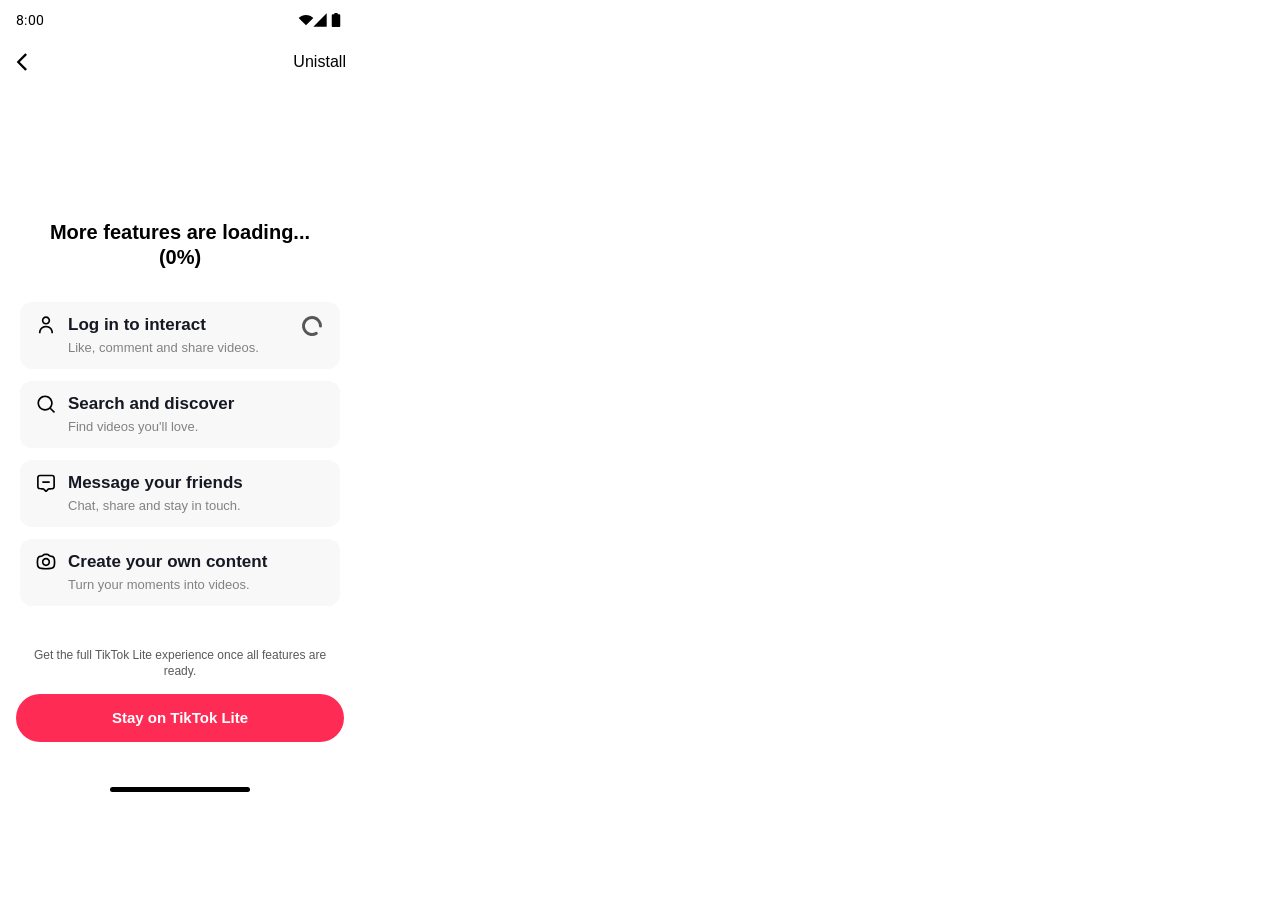
==== variants/v1/index.html @ 16d365ec "Initial Mini Lite uninstall retention demo" ====
<!DOCTYPE html>
<html lang="zh-CN">
<head>
  <meta charset="UTF-8" />
  <meta name="viewport" content="width=360, initial-scale=1, maximum-scale=1, user-scalable=no" />
  <title>Mini App V1</title>
  <link rel="preconnect" href="https://fonts.googleapis.com" />
  <link rel="preconnect" href="https://fonts.gstatic.com" crossorigin />
  <link href="https://fonts.googleapis.com/css2?family=Roboto:wght@400&display=swap" rel="stylesheet" />
  <link rel="stylesheet" href="styles.css" />
</head>
<body>
  <main class="app-screen" data-node-id="5091:15120" data-name="List">
    <section class="status-bar" data-node-id="5091:15245" aria-label="Status bar">
      <div class="status-time">8:00</div>
      <div class="status-icons" aria-hidden="true">
        <div class="status-network">
          <img class="status-wifi" src="../../shared/assets/figma-mini-app/status-wifi.svg" alt="" />
          <img class="status-signal" src="../../shared/assets/figma-mini-app/status-signal.svg" alt="" />
        </div>
        <img class="status-battery" src="../../shared/assets/figma-mini-app/status-battery.svg" alt="" />
      </div>
    </section>

    <nav class="nav-bar" data-node-id="5091:15261" aria-label="Navigation">
      <button class="back-button" type="button" aria-label="Back">
        <img src="../../shared/assets/figma-mini-app/nav-back.svg" alt="" />
      </button>
      <span class="nav-spacer" aria-hidden="true"></span>
      <button class="uninstall-button" type="button">Unistall</button>
    </nav>

    <section class="hero" aria-labelledby="loadingTitle">
      <div class="logo-frame" data-node-id="5091:15123">
        <div class="logo-carousel" aria-label="TikTok Lite loading highlights">
          <img class="logo-slide" src="../../shared/assets/figma-mini-app/hero-01.svg" alt="" />
          <img class="logo-slide" src="../../shared/assets/figma-mini-app/hero-02.svg" alt="" />
          <img class="logo-slide" src="../../shared/assets/figma-mini-app/hero-03.svg" alt="" />
          <img class="logo-slide" src="../../shared/assets/figma-mini-app/hero-04.svg" alt="" />
          <img class="logo-slide" src="../../shared/assets/figma-mini-app/hero-05.svg" alt="" />
        </div>
      </div>
      <h1 id="loadingTitle">More features are loading...<br />(<span id="progressValue">0%</span>)</h1>
    </section>

    <section class="feature-list" aria-label="Feature readiness">
      <article class="feature-card" data-feature-card data-node-id="5091:15138">
        <img class="feature-icon" src="../../shared/assets/figma-mini-app/icon-person.svg" alt="" />
        <div class="feature-copy">
          <h2>Log in to interact</h2>
          <p>Like, comment and share videos.</p>
        </div>
        <img class="feature-state" alt="" />
      </article>

      <article class="feature-card" data-feature-card data-node-id="5091:15148">
        <img class="feature-icon" src="../../shared/assets/figma-mini-app/icon-search.svg" alt="" />
        <div class="feature-copy">
          <h2>Search and discover</h2>
          <p>Find videos you'll love.</p>
        </div>
        <img class="feature-state" alt="" />
      </article>

      <article class="feature-card" data-feature-card data-node-id="5091:15157">
        <img class="feature-icon" src="../../shared/assets/figma-mini-app/icon-inbox.svg" alt="" />
        <div class="feature-copy">
          <h2>Message your friends</h2>
          <p>Chat, share and stay in touch.</p>
        </div>
        <img class="feature-state" alt="" />
      </article>

      <article class="feature-card" data-feature-card data-node-id="5091:15166">
        <img class="feature-icon" src="../../shared/assets/figma-mini-app/icon-camera.svg" alt="" />
        <div class="feature-copy">
          <h2>Create your own content</h2>
          <p>Turn your moments into videos.</p>
        </div>
        <img class="feature-state" alt="" />
      </article>
    </section>

    <p class="supporting-copy" data-node-id="5091:15135">
      Get the full TikTok Lite experience once all features are ready.
    </p>

    <section class="bottom-cta" data-node-id="5091:15235">
      <button class="primary-button" type="button">Stay on TikTok Lite</button>
      <div class="home-indicator" aria-hidden="true">
        <span></span>
      </div>
    </section>
  </main>
  <script src="progress.js" defer></script>
</body>
</html>
---- variants/v1/styles.css ----
:root {
  --screen-w: 360px;
  --screen-h: 800px;
  --text-primary: #161823;
  --text-secondary: rgba(0, 0, 0, 0.65);
  --text-tertiary: rgba(0, 0, 0, 0.48);
  --page-flat-1: #ffffff;
  --page-flat-2: #f8f8f8;
  --primary: #fe2c55;
}

* {
  box-sizing: border-box;
}

html,
body {
  width: var(--screen-w);
  min-width: var(--screen-w);
  height: var(--screen-h);
  min-height: var(--screen-h);
  margin: 0;
  overflow: hidden;
  background: var(--page-flat-1);
  font-family: "TikTok Sans", -apple-system, BlinkMacSystemFont, "Helvetica Neue", Arial, sans-serif;
  -webkit-font-smoothing: antialiased;
}

button {
  font: inherit;
}

.app-screen {
  position: relative;
  width: var(--screen-w);
  height: var(--screen-h);
  overflow: hidden;
  background: var(--page-flat-1);
  color: var(--text-primary);
}

.status-bar {
  position: absolute;
  left: 0;
  top: 0;
  width: 360px;
  height: 40px;
  display: flex;
  align-items: center;
  justify-content: space-between;
  padding: 0 16px;
  background: #fff;
}

.status-time {
  width: 128px;
  color: #000;
  font-family: "Roboto", -apple-system, BlinkMacSystemFont, sans-serif;
  font-size: 14px;
  font-weight: 400;
  line-height: 20px;
  letter-spacing: 0.25px;
}

.status-icons {
  display: flex;
  align-items: center;
  justify-content: flex-end;
  height: 40px;
}

.status-network {
  display: flex;
  align-items: flex-start;
}

.status-wifi,
.status-signal,
.status-battery {
  display: block;
  width: 16px;
  height: 16px;
}

.status-wifi {
  margin-right: -2px;
}

.nav-bar {
  position: absolute;
  left: 0;
  top: 40px;
  width: 360px;
  height: 44px;
  display: flex;
  align-items: center;
  justify-content: center;
  padding: 0 6px;
  background: #fff;
}

.back-button,
.uninstall-button {
  border: 0;
  background: transparent;
  color: #000;
  cursor: default;
}

.back-button {
  width: 44px;
  height: 44px;
  display: flex;
  align-items: center;
  justify-content: center;
  padding: 10px;
}

.back-button img {
  display: block;
  width: 24px;
  height: 24px;
}

.nav-spacer {
  flex: 1 1 auto;
  min-width: 0;
  height: 44px;
}

.uninstall-button {
  height: 44px;
  display: flex;
  align-items: center;
  justify-content: center;
  padding: 0 8px;
  font-size: 16px;
  font-weight: 400;
  line-height: 1.3;
  letter-spacing: 0.0296px;
}

.hero {
  position: absolute;
  left: 0;
  top: 100px;
  width: 360px;
  display: flex;
  flex-direction: column;
  align-items: center;
  gap: 8px;
  padding: 0 24px;
}

.logo-frame {
  position: relative;
  width: 312px;
  height: 112px;
  overflow: hidden;
}

.logo-carousel {
  position: absolute;
  inset: 0;
}

.logo-slide {
  position: absolute;
  inset: 0;
  width: 312px;
  height: 112px;
  display: block;
  opacity: 0;
  visibility: hidden;
  will-change: opacity;
  animation: heroSlide 20s cubic-bezier(0.4, 0, 0.2, 1) infinite;
}

.logo-slide:nth-child(1) {
  animation-delay: 0s;
}

.logo-slide:nth-child(2) {
  animation-delay: 4s;
}

.logo-slide:nth-child(3) {
  animation-delay: 8s;
}

.logo-slide:nth-child(4) {
  animation-delay: 12s;
}

.logo-slide:nth-child(5) {
  animation-delay: 16s;
}

.hero h1 {
  width: 312px;
  margin: 0;
  color: #000;
  font-size: 20px;
  font-weight: 700;
  line-height: 1.25;
  text-align: center;
}

.feature-list {
  position: absolute;
  left: 0;
  top: 302px;
  width: 360px;
  display: flex;
  flex-direction: column;
  gap: 12px;
  align-items: center;
}

.feature-card {
  width: 320px;
  min-height: 66px;
  display: flex;
  align-items: flex-start;
  gap: 12px;
  padding: 12px 16px;
  border-radius: 12px;
  background: var(--page-flat-2);
}

.feature-icon {
  flex: 0 0 auto;
  width: 20px;
  height: 20px;
  margin-top: 1px;
  display: block;
}

.feature-copy {
  flex: 1 1 auto;
  min-width: 0;
  display: flex;
  flex-direction: column;
  justify-content: center;
  gap: 4px;
}

.feature-copy h2 {
  margin: 0;
  color: var(--text-primary);
  font-size: 17px;
  font-weight: 600;
  line-height: 1.3;
  white-space: nowrap;
  overflow: hidden;
  text-overflow: ellipsis;
}

.feature-copy p {
  margin: 0;
  color: var(--text-tertiary);
  font-size: 13px;
  font-weight: 400;
  line-height: 1.3;
  white-space: nowrap;
}

.feature-state {
  flex: 0 0 auto;
  width: 24px;
  height: 24px;
  display: block;
}

.feature-state.is-pending {
  visibility: hidden;
}

.spinner {
  animation: spin 1.2s linear infinite;
}

.supporting-copy {
  position: absolute;
  left: 24px;
  top: 648px;
  width: 312px;
  margin: 0;
  color: var(--text-secondary);
  font-size: 12px;
  font-weight: 400;
  line-height: 1.3;
  text-align: center;
}

.bottom-cta {
  position: absolute;
  left: 50%;
  bottom: 0;
  width: 360px;
  transform: translateX(-50%);
  display: flex;
  flex-direction: column;
  align-items: center;
  justify-content: flex-end;
  padding-top: 16px;
  background: #fff;
}

.primary-button {
  width: 328px;
  height: 48px;
  border: 0;
  border-radius: 999px;
  background: var(--primary);
  color: #fff;
  font-size: 15px;
  font-weight: 600;
  line-height: 1.3;
  text-align: center;
}

.home-indicator {
  width: 360px;
  height: 46px;
  position: relative;
  margin-top: 12px;
  overflow: hidden;
}

.home-indicator span {
  position: absolute;
  left: 50%;
  bottom: 8px;
  width: 140px;
  height: 5px;
  transform: translateX(-50%);
  border-radius: 999px;
  background: #000;
}

@keyframes spin {
  to {
    transform: rotate(360deg);
  }
}

@keyframes heroSlide {
  0% {
    opacity: 0;
    visibility: visible;
  }
  3.75% {
    opacity: 1;
    visibility: visible;
  }
  16.25% {
    opacity: 1;
    visibility: visible;
  }
  20% {
    opacity: 0;
    visibility: hidden;
  }
  100% {
    opacity: 0;
    visibility: hidden;
  }
}

@media (prefers-reduced-motion: reduce) {
  .logo-slide {
    animation: none;
  }

  .logo-slide:first-child {
    opacity: 1;
  }
}
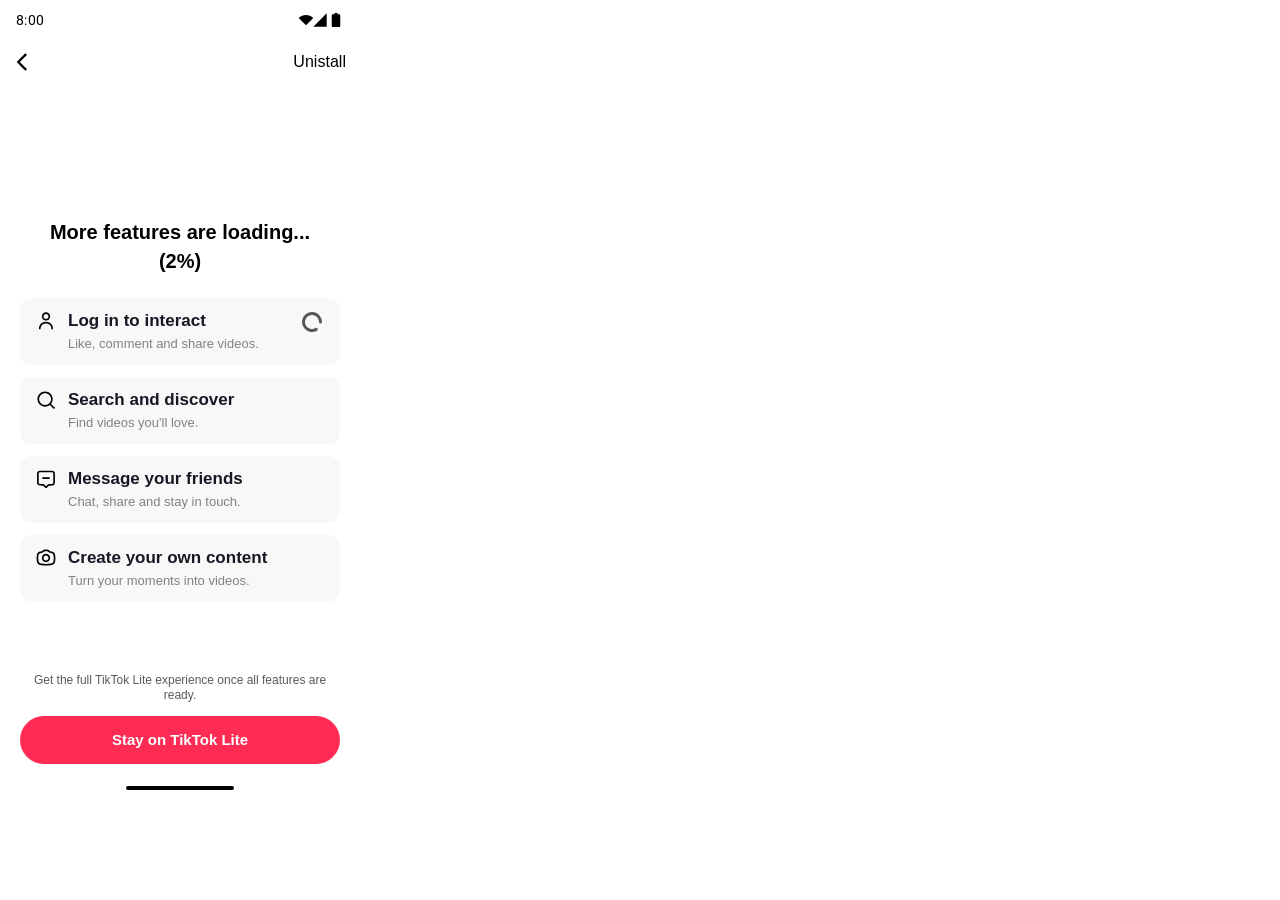
==== commit 01858e88: "Update V1 loading layout" ====
--- a/variants/v1/index.html
+++ b/variants/v1/index.html
@@ -40,7 +40,10 @@
           <img class="logo-slide" src="../../shared/assets/figma-mini-app/hero-05.svg" alt="" />
         </div>
       </div>
-      <h1 id="loadingTitle">More features are loading...<br />(<span id="progressValue">0%</span>)</h1>
+      <h1 id="loadingTitle" class="loading-title" data-node-id="5110:26574">
+        <span class="loading-title-line" data-node-id="5110:26573">More features are loading...</span>
+        <span class="loading-title-line" data-node-id="4991:15155">(<span id="progressValue">0%</span>)</span>
+      </h1>
     </section>
 
     <section class="feature-list" aria-label="Feature readiness">
@@ -81,14 +84,17 @@
       </article>
     </section>
 
-    <p class="supporting-copy" data-node-id="5091:15135">
-      Get the full TikTok Lite experience once all features are ready.
-    </p>
-
-    <section class="bottom-cta" data-node-id="5091:15235">
-      <button class="primary-button" type="button">Stay on TikTok Lite</button>
-      <div class="home-indicator" aria-hidden="true">
-        <span></span>
+    <section class="bottom-retention" data-node-id="5113:34618">
+      <div class="bottom-description" data-node-id="5113:34619" data-name="Description">
+        <p data-node-id="5113:34620">
+          Get the full TikTok Lite experience once all features are<br />ready.
+        </p>
+      </div>
+      <div class="bottom-button" data-node-id="5113:34621" data-name="BottomButton">
+        <button class="primary-button" type="button" data-node-id="5113:34622">Stay on TikTok Lite</button>
+      </div>
+      <div class="system-home-indicator" data-node-id="5113:34623" data-name="System/Home Indicator" aria-hidden="true">
+        <span data-node-id="I5113:34623;30315:55773"></span>
       </div>
     </section>
   </main>
--- a/variants/v1/styles.css
+++ b/variants/v1/styles.css
@@ -196,20 +196,31 @@
   animation-delay: 16s;
 }
 
-.hero h1 {
+.loading-title {
   width: 312px;
   margin: 0;
+  display: flex;
+  flex-direction: column;
+  align-items: flex-start;
+  gap: 4px;
   color: #000;
   font-size: 20px;
   font-weight: 700;
+  line-height: 0;
+  text-align: center;
+  word-break: break-word;
+}
+
+.loading-title-line {
+  width: 100%;
+  display: block;
   line-height: 1.25;
-  text-align: center;
 }
 
 .feature-list {
   position: absolute;
   left: 0;
-  top: 302px;
+  top: 298px;
   width: 360px;
   display: flex;
   flex-direction: column;
@@ -280,35 +291,50 @@
   animation: spin 1.2s linear infinite;
 }
 
-.supporting-copy {
-  position: absolute;
-  left: 24px;
-  top: 648px;
-  width: 312px;
+.bottom-retention {
+  position: absolute;
+  left: 0;
+  bottom: 0;
+  width: 360px;
+  display: flex;
+  flex-direction: column;
+  align-items: flex-start;
+  justify-content: flex-start;
+  background: #fff;
+}
+
+.bottom-description {
+  width: 100%;
+  display: flex;
+  align-items: center;
+  justify-content: center;
+  padding: 12px 20px 0;
+  background: #fff;
+}
+
+.bottom-description p {
+  flex: 1 0 0;
+  min-width: 0;
   margin: 0;
   color: var(--text-secondary);
   font-size: 12px;
   font-weight: 400;
   line-height: 1.3;
   text-align: center;
-}
-
-.bottom-cta {
-  position: absolute;
-  left: 50%;
-  bottom: 0;
-  width: 360px;
-  transform: translateX(-50%);
-  display: flex;
-  flex-direction: column;
-  align-items: center;
-  justify-content: flex-end;
-  padding-top: 16px;
+  word-break: break-word;
+}
+
+.bottom-button {
+  width: 100%;
+  display: flex;
+  flex-direction: column;
+  align-items: stretch;
+  padding: 12px 20px;
   background: #fff;
 }
 
 .primary-button {
-  width: 328px;
+  width: 100%;
   height: 48px;
   border: 0;
   border-radius: 999px;
@@ -320,22 +346,21 @@
   text-align: center;
 }
 
-.home-indicator {
-  width: 360px;
-  height: 46px;
+.system-home-indicator {
+  width: 360px;
+  height: 24px;
   position: relative;
-  margin-top: 12px;
   overflow: hidden;
 }
 
-.home-indicator span {
+.system-home-indicator span {
   position: absolute;
   left: 50%;
-  bottom: 8px;
-  width: 140px;
-  height: 5px;
-  transform: translateX(-50%);
-  border-radius: 999px;
+  top: 50%;
+  width: 108px;
+  height: 4px;
+  transform: translate(-50%, -50%);
+  border-radius: 12px;
   background: #000;
 }
 
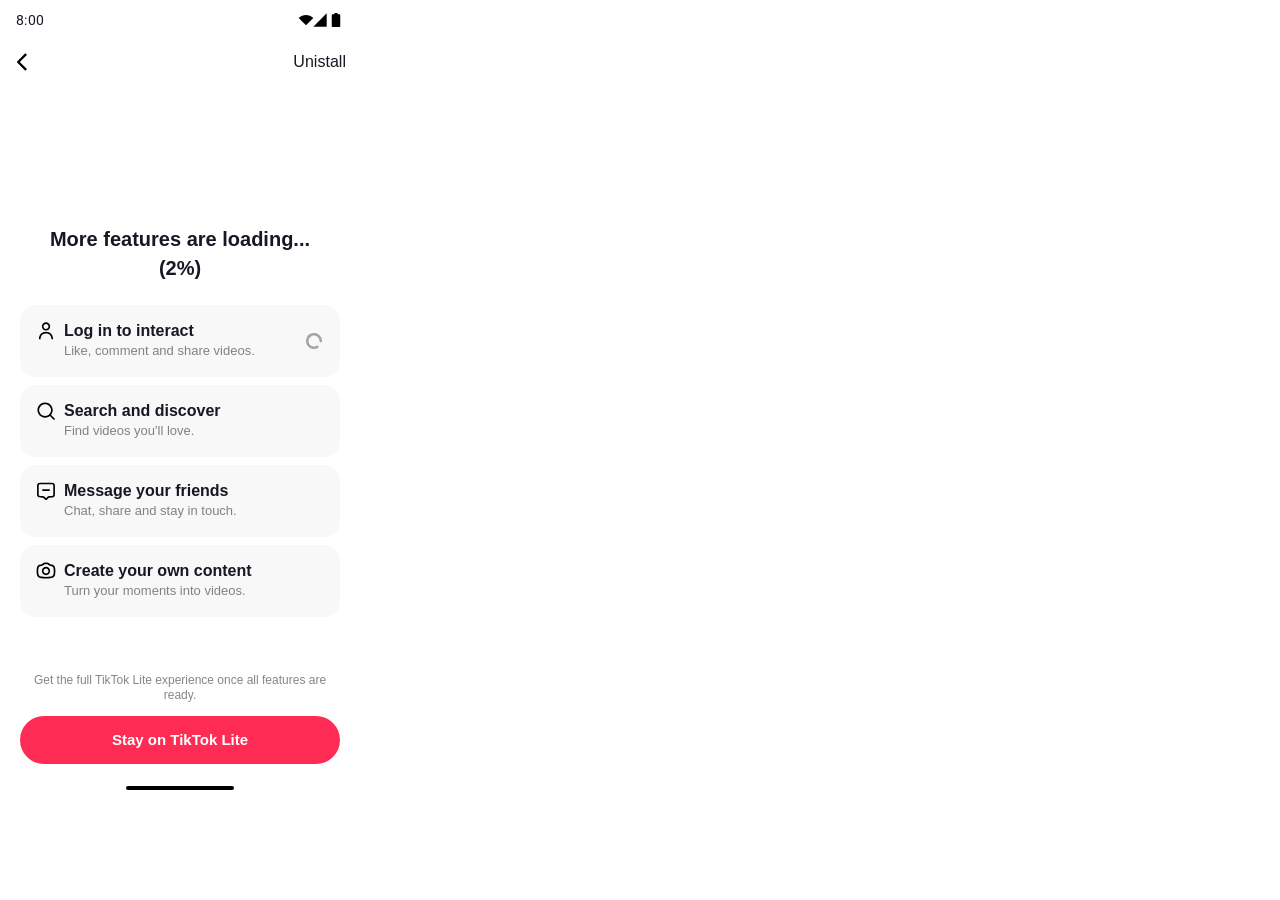
==== commit bd885fcc: "Update V1 dark mode assets" ====
--- a/variants/v1/index.html
+++ b/variants/v1/index.html
@@ -10,8 +10,8 @@
   <link rel="stylesheet" href="styles.css" />
 </head>
 <body>
-  <main class="app-screen" data-node-id="5091:15120" data-name="List">
-    <section class="status-bar" data-node-id="5091:15245" aria-label="Status bar">
+  <main class="app-screen" data-node-id="5123:21338" data-name="List">
+    <section class="status-bar" data-node-id="5123:21647" aria-label="Status bar">
       <div class="status-time">8:00</div>
       <div class="status-icons" aria-hidden="true">
         <div class="status-network">
@@ -22,7 +22,7 @@
       </div>
     </section>
 
-    <nav class="nav-bar" data-node-id="5091:15261" aria-label="Navigation">
+    <nav class="nav-bar" data-node-id="5123:21663" aria-label="Navigation">
       <button class="back-button" type="button" aria-label="Back">
         <img src="../../shared/assets/figma-mini-app/nav-back.svg" alt="" />
       </button>
@@ -31,70 +31,129 @@
     </nav>
 
     <section class="hero" aria-labelledby="loadingTitle">
-      <div class="logo-frame" data-node-id="5091:15123">
+      <div class="logo-frame" data-node-id="5123:21684">
         <div class="logo-carousel" aria-label="TikTok Lite loading highlights">
-          <img class="logo-slide" src="../../shared/assets/figma-mini-app/hero-01.svg" alt="" />
-          <img class="logo-slide" src="../../shared/assets/figma-mini-app/hero-02.svg" alt="" />
-          <img class="logo-slide" src="../../shared/assets/figma-mini-app/hero-03.svg" alt="" />
-          <img class="logo-slide" src="../../shared/assets/figma-mini-app/hero-04.svg" alt="" />
-          <img class="logo-slide" src="../../shared/assets/figma-mini-app/hero-05.svg" alt="" />
+          <div class="logo-slide" data-node-id="5123:22296">
+            <img class="logo-slide-media logo-slide-media-wide logo-theme-light" src="../../shared/assets/figma-mini-app/hero-v2-01.svg" alt="" />
+            <img class="logo-slide-media logo-slide-media-wide logo-theme-dark" src="../../shared/assets/figma-mini-app/hero-v2-01-dark.svg" alt="" />
+          </div>
+          <div class="logo-slide" data-node-id="5123:22292">
+            <img class="logo-slide-media logo-slide-media-wide logo-theme-light" src="../../shared/assets/figma-mini-app/hero-v2-02.svg" alt="" />
+            <img class="logo-slide-media logo-slide-media-wide logo-theme-dark" src="../../shared/assets/figma-mini-app/hero-v2-02-dark.svg" alt="" />
+          </div>
+          <div class="logo-slide" data-node-id="5123:22290">
+            <img class="logo-slide-media logo-slide-media-wide logo-theme-light" src="../../shared/assets/figma-mini-app/hero-v2-03.svg" alt="" />
+            <img class="logo-slide-media logo-slide-media-wide logo-theme-dark" src="../../shared/assets/figma-mini-app/hero-v2-03-dark.svg" alt="" />
+          </div>
+          <div class="logo-slide" data-node-id="5123:22294">
+            <img class="logo-slide-media logo-slide-media-wide logo-theme-light" src="../../shared/assets/figma-mini-app/hero-v2-04.svg" alt="" />
+            <img class="logo-slide-media logo-slide-media-wide logo-theme-dark" src="../../shared/assets/figma-mini-app/hero-v2-04-dark.svg" alt="" />
+          </div>
+          <div class="logo-slide logo-slide-tiktok" data-node-id="5123:22280">
+            <img class="logo-slide-media logo-slide-media-tiktok logo-theme-light" src="../../shared/assets/figma-mini-app/hero-v2-05.svg" alt="" />
+            <img class="logo-slide-media logo-slide-media-tiktok logo-theme-dark" src="../../shared/assets/figma-mini-app/hero-v2-05-dark.svg" alt="" />
+          </div>
         </div>
       </div>
-      <h1 id="loadingTitle" class="loading-title" data-node-id="5110:26574">
-        <span class="loading-title-line" data-node-id="5110:26573">More features are loading...</span>
-        <span class="loading-title-line" data-node-id="4991:15155">(<span id="progressValue">0%</span>)</span>
+      <h1 id="loadingTitle" class="loading-title" data-node-id="5123:21348">
+        <span class="loading-title-line" data-node-id="5123:21349">More features are loading...</span>
+        <span class="loading-title-line" data-node-id="5123:21350">(<span id="progressValue">0%</span>)</span>
       </h1>
     </section>
 
-    <section class="feature-list" aria-label="Feature readiness">
-      <article class="feature-card" data-feature-card data-node-id="5091:15138">
-        <img class="feature-icon" src="../../shared/assets/figma-mini-app/icon-person.svg" alt="" />
-        <div class="feature-copy">
-          <h2>Log in to interact</h2>
-          <p>Like, comment and share videos.</p>
+    <section class="feature-list" aria-label="Feature readiness" data-node-id="5123:21351">
+      <article class="feature-card" data-feature-card data-node-id="5123:21352">
+        <div class="feature-title-area" data-node-id="5123:21697">
+          <div class="feature-leading" data-node-id="5123:21989">
+            <img class="feature-icon" src="../../shared/assets/figma-mini-app/list-icon-login-v2.svg" alt="" />
+          </div>
+          <div class="feature-copy" data-node-id="5123:21699">
+            <h2 data-node-id="5123:21700">Log in to interact</h2>
+            <p data-node-id="5123:21701">Like, comment and share videos.</p>
+          </div>
+          <div class="feature-trailing" data-node-id="5123:21702">
+            <div class="feature-trailing-inner" data-node-id="5123:21991">
+              <div class="feature-state-button" data-node-id="5123:21992">
+                <img class="feature-state" alt="" />
+              </div>
+            </div>
+          </div>
         </div>
-        <img class="feature-state" alt="" />
+        <div class="feature-bottom-area" data-node-id="5123:21704" aria-hidden="true"><span></span></div>
       </article>
 
-      <article class="feature-card" data-feature-card data-node-id="5091:15148">
-        <img class="feature-icon" src="../../shared/assets/figma-mini-app/icon-search.svg" alt="" />
-        <div class="feature-copy">
-          <h2>Search and discover</h2>
-          <p>Find videos you'll love.</p>
+      <article class="feature-card" data-feature-card data-node-id="5123:21353">
+        <div class="feature-title-area" data-node-id="5123:21726">
+          <div class="feature-leading" data-node-id="5123:21994">
+            <img class="feature-icon" src="../../shared/assets/figma-mini-app/list-icon-search-v2.svg" alt="" />
+          </div>
+          <div class="feature-copy" data-node-id="5123:21728">
+            <h2 data-node-id="5123:21729">Search and discover</h2>
+            <p data-node-id="5123:21730">Find videos you'll love.</p>
+          </div>
+          <div class="feature-trailing" data-node-id="5123:21731">
+            <div class="feature-trailing-inner" data-node-id="5123:21996">
+              <div class="feature-state-button" data-node-id="5123:21997">
+                <img class="feature-state" alt="" />
+              </div>
+            </div>
+          </div>
         </div>
-        <img class="feature-state" alt="" />
+        <div class="feature-bottom-area" data-node-id="5123:21733" aria-hidden="true"><span></span></div>
       </article>
 
-      <article class="feature-card" data-feature-card data-node-id="5091:15157">
-        <img class="feature-icon" src="../../shared/assets/figma-mini-app/icon-inbox.svg" alt="" />
-        <div class="feature-copy">
-          <h2>Message your friends</h2>
-          <p>Chat, share and stay in touch.</p>
+      <article class="feature-card" data-feature-card data-node-id="5123:21354">
+        <div class="feature-title-area" data-node-id="5123:21755">
+          <div class="feature-leading" data-node-id="5123:21999">
+            <img class="feature-icon" src="../../shared/assets/figma-mini-app/list-icon-message-v2.svg" alt="" />
+          </div>
+          <div class="feature-copy" data-node-id="5123:21757">
+            <h2 data-node-id="5123:21758">Message your friends</h2>
+            <p data-node-id="5123:21759">Chat, share and stay in touch.</p>
+          </div>
+          <div class="feature-trailing" data-node-id="5123:21760">
+            <div class="feature-trailing-inner" data-node-id="5123:22001">
+              <div class="feature-state-button" data-node-id="5123:22002">
+                <img class="feature-state" alt="" />
+              </div>
+            </div>
+          </div>
         </div>
-        <img class="feature-state" alt="" />
+        <div class="feature-bottom-area" data-node-id="5123:21762" aria-hidden="true"><span></span></div>
       </article>
 
-      <article class="feature-card" data-feature-card data-node-id="5091:15166">
-        <img class="feature-icon" src="../../shared/assets/figma-mini-app/icon-camera.svg" alt="" />
-        <div class="feature-copy">
-          <h2>Create your own content</h2>
-          <p>Turn your moments into videos.</p>
+      <article class="feature-card" data-feature-card data-node-id="5123:21355">
+        <div class="feature-title-area" data-node-id="5123:21784">
+          <div class="feature-leading" data-node-id="5123:22004">
+            <img class="feature-icon" src="../../shared/assets/figma-mini-app/list-icon-camera-v2.svg" alt="" />
+          </div>
+          <div class="feature-copy" data-node-id="5123:21786">
+            <h2 data-node-id="5123:21787">Create your own content</h2>
+            <p data-node-id="5123:21788">Turn your moments into videos.</p>
+          </div>
+          <div class="feature-trailing" data-node-id="5123:21789">
+            <div class="feature-trailing-inner" data-node-id="5123:22006">
+              <div class="feature-state-button" data-node-id="5123:22098">
+                <img class="feature-state" alt="" />
+              </div>
+            </div>
+          </div>
         </div>
-        <img class="feature-state" alt="" />
+        <div class="feature-bottom-area" data-node-id="5123:21791" aria-hidden="true"><span></span></div>
       </article>
     </section>
 
-    <section class="bottom-retention" data-node-id="5113:34618">
-      <div class="bottom-description" data-node-id="5113:34619" data-name="Description">
-        <p data-node-id="5113:34620">
+    <section class="bottom-retention" data-node-id="5123:21339">
+      <div class="bottom-description" data-node-id="5123:21340" data-name="Description">
+        <p data-node-id="5123:21341">
           Get the full TikTok Lite experience once all features are<br />ready.
         </p>
       </div>
-      <div class="bottom-button" data-node-id="5113:34621" data-name="BottomButton">
-        <button class="primary-button" type="button" data-node-id="5113:34622">Stay on TikTok Lite</button>
+      <div class="bottom-button" data-node-id="5123:21342" data-name="BottomButton">
+        <button class="primary-button" type="button" data-node-id="5123:21343">Stay on TikTok Lite</button>
       </div>
-      <div class="system-home-indicator" data-node-id="5113:34623" data-name="System/Home Indicator" aria-hidden="true">
-        <span data-node-id="I5113:34623;30315:55773"></span>
+      <div class="system-home-indicator" data-node-id="5123:21344" data-name="System/Home Indicator" aria-hidden="true">
+        <span data-node-id="I5123:21344;30315:55773"></span>
       </div>
     </section>
   </main>
--- a/variants/v1/styles.css
+++ b/variants/v1/styles.css
@@ -6,7 +6,21 @@
   --text-tertiary: rgba(0, 0, 0, 0.48);
   --page-flat-1: #ffffff;
   --page-flat-2: #f8f8f8;
+  --bar-surface: #ffffff;
+  --icon-filter: none;
+  --home-indicator: #000000;
   --primary: #fe2c55;
+}
+
+:root[data-theme="dark"] {
+  --text-primary: #f5f5f5;
+  --text-secondary: rgba(255, 255, 255, 0.65);
+  --text-tertiary: rgba(255, 255, 255, 0.48);
+  --page-flat-1: #000000;
+  --page-flat-2: #1f1f1f;
+  --bar-surface: #000000;
+  --icon-filter: invert(1);
+  --home-indicator: #ffffff;
 }
 
 * {
@@ -35,6 +49,7 @@
   width: var(--screen-w);
   height: var(--screen-h);
   overflow: hidden;
+  border-radius: 30px;
   background: var(--page-flat-1);
   color: var(--text-primary);
 }
@@ -49,12 +64,12 @@
   align-items: center;
   justify-content: space-between;
   padding: 0 16px;
-  background: #fff;
+  background: var(--bar-surface);
 }
 
 .status-time {
   width: 128px;
-  color: #000;
+  color: var(--text-primary);
   font-family: "Roboto", -apple-system, BlinkMacSystemFont, sans-serif;
   font-size: 14px;
   font-weight: 400;
@@ -80,6 +95,7 @@
   display: block;
   width: 16px;
   height: 16px;
+  filter: var(--icon-filter);
 }
 
 .status-wifi {
@@ -96,14 +112,14 @@
   align-items: center;
   justify-content: center;
   padding: 0 6px;
-  background: #fff;
+  background: var(--bar-surface);
 }
 
 .back-button,
 .uninstall-button {
   border: 0;
   background: transparent;
-  color: #000;
+  color: var(--text-primary);
   cursor: default;
 }
 
@@ -120,6 +136,7 @@
   display: block;
   width: 24px;
   height: 24px;
+  filter: var(--icon-filter);
 }
 
 .nav-spacer {
@@ -154,8 +171,8 @@
 
 .logo-frame {
   position: relative;
-  width: 312px;
-  height: 112px;
+  width: 278px;
+  height: 119px;
   overflow: hidden;
 }
 
@@ -167,9 +184,6 @@
 .logo-slide {
   position: absolute;
   inset: 0;
-  width: 312px;
-  height: 112px;
-  display: block;
   opacity: 0;
   visibility: hidden;
   will-change: opacity;
@@ -196,6 +210,37 @@
   animation-delay: 16s;
 }
 
+.logo-slide-media {
+  position: absolute;
+  display: block;
+  max-width: none;
+}
+
+.logo-slide-media-wide {
+  inset: 0;
+  width: 100%;
+  height: 100%;
+}
+
+.logo-slide-media-tiktok {
+  left: 101.9px;
+  top: 17.5px;
+  width: 74.649px;
+  height: 85px;
+}
+
+.logo-theme-dark {
+  display: none;
+}
+
+:root[data-theme="dark"] .logo-theme-light {
+  display: none;
+}
+
+:root[data-theme="dark"] .logo-theme-dark {
+  display: block;
+}
+
 .loading-title {
   width: 312px;
   margin: 0;
@@ -203,7 +248,7 @@
   flex-direction: column;
   align-items: flex-start;
   gap: 4px;
-  color: #000;
+  color: var(--text-primary);
   font-size: 20px;
   font-weight: 700;
   line-height: 0;
@@ -220,46 +265,69 @@
 .feature-list {
   position: absolute;
   left: 0;
-  top: 298px;
+  top: 305px;
   width: 360px;
   display: flex;
   flex-direction: column;
-  gap: 12px;
-  align-items: center;
+  gap: 8px;
+  align-items: flex-start;
+  padding: 0 20px;
 }
 
 .feature-card {
-  width: 320px;
-  min-height: 66px;
-  display: flex;
-  align-items: flex-start;
-  gap: 12px;
-  padding: 12px 16px;
-  border-radius: 12px;
+  width: 100%;
+  height: 72px;
+  display: flex;
+  flex-direction: column;
+  align-items: flex-start;
+  padding: 10px 16px;
+  border-radius: 16px;
   background: var(--page-flat-2);
+  overflow: hidden;
+}
+
+.feature-title-area {
+  width: 100%;
+  min-height: 51px;
+  display: flex;
+  align-items: flex-start;
+  gap: 8px;
+}
+
+.feature-leading {
+  flex: 0 0 auto;
+  width: 20px;
+  height: 32px;
+  display: flex;
+  align-items: flex-start;
+  padding: 6px 0;
 }
 
 .feature-icon {
   flex: 0 0 auto;
   width: 20px;
   height: 20px;
-  margin-top: 1px;
-  display: block;
+  display: block;
+  filter: var(--icon-filter);
 }
 
 .feature-copy {
-  flex: 1 1 auto;
+  flex: 1 0 0;
   min-width: 0;
   display: flex;
   flex-direction: column;
+  align-items: flex-start;
+  gap: 2px;
   justify-content: center;
-  gap: 4px;
+  padding: 5.5px 0;
+  line-height: 1.3;
 }
 
 .feature-copy h2 {
+  width: 100%;
   margin: 0;
   color: var(--text-primary);
-  font-size: 17px;
+  font-size: 16px;
   font-weight: 600;
   line-height: 1.3;
   white-space: nowrap;
@@ -268,6 +336,7 @@
 }
 
 .feature-copy p {
+  width: 100%;
   margin: 0;
   color: var(--text-tertiary);
   font-size: 13px;
@@ -276,15 +345,77 @@
   white-space: nowrap;
 }
 
+.feature-trailing {
+  flex: 0 0 auto;
+  max-width: 108px;
+  align-self: stretch;
+  display: flex;
+  flex-direction: column;
+  align-items: flex-end;
+  justify-content: center;
+}
+
+.feature-trailing-inner {
+  flex: 0 0 auto;
+  min-height: 32px;
+  display: flex;
+  align-items: flex-start;
+}
+
+.feature-state-button {
+  flex: 0 0 auto;
+  width: 32px;
+  height: 32px;
+  display: flex;
+  align-items: flex-start;
+  padding: 5px 0 5px 10px;
+}
+
+.feature-state-button.is-loading {
+  width: 20px;
+  padding: 6px 0;
+  overflow: hidden;
+}
+
+.feature-state-button.is-pending {
+  width: 20px;
+  padding: 6px 0;
+}
+
 .feature-state {
   flex: 0 0 auto;
-  width: 24px;
-  height: 24px;
-  display: block;
+  width: 22px;
+  height: 22px;
+  display: block;
+}
+
+.feature-state.is-done {
+  width: 22px;
+  height: 22px;
+}
+
+.feature-state.spinner {
+  width: 20px;
+  height: 20px;
+  filter: var(--icon-filter);
 }
 
 .feature-state.is-pending {
   visibility: hidden;
+}
+
+.feature-bottom-area {
+  flex: 0 0 auto;
+  width: 100%;
+  height: 1px;
+  display: flex;
+  align-items: flex-start;
+}
+
+.feature-bottom-area span {
+  display: block;
+  width: 20px;
+  height: 1px;
 }
 
 .spinner {
@@ -300,7 +431,7 @@
   flex-direction: column;
   align-items: flex-start;
   justify-content: flex-start;
-  background: #fff;
+  background: var(--page-flat-1);
 }
 
 .bottom-description {
@@ -309,14 +440,14 @@
   align-items: center;
   justify-content: center;
   padding: 12px 20px 0;
-  background: #fff;
+  background: var(--page-flat-1);
 }
 
 .bottom-description p {
   flex: 1 0 0;
   min-width: 0;
   margin: 0;
-  color: var(--text-secondary);
+  color: var(--text-tertiary);
   font-size: 12px;
   font-weight: 400;
   line-height: 1.3;
@@ -330,7 +461,7 @@
   flex-direction: column;
   align-items: stretch;
   padding: 12px 20px;
-  background: #fff;
+  background: var(--page-flat-1);
 }
 
 .primary-button {
@@ -361,7 +492,7 @@
   height: 4px;
   transform: translate(-50%, -50%);
   border-radius: 12px;
-  background: #000;
+  background: var(--home-indicator);
 }
 
 @keyframes spin {
@@ -400,5 +531,6 @@
 
   .logo-slide:first-child {
     opacity: 1;
-  }
-}
+    visibility: visible;
+  }
+}
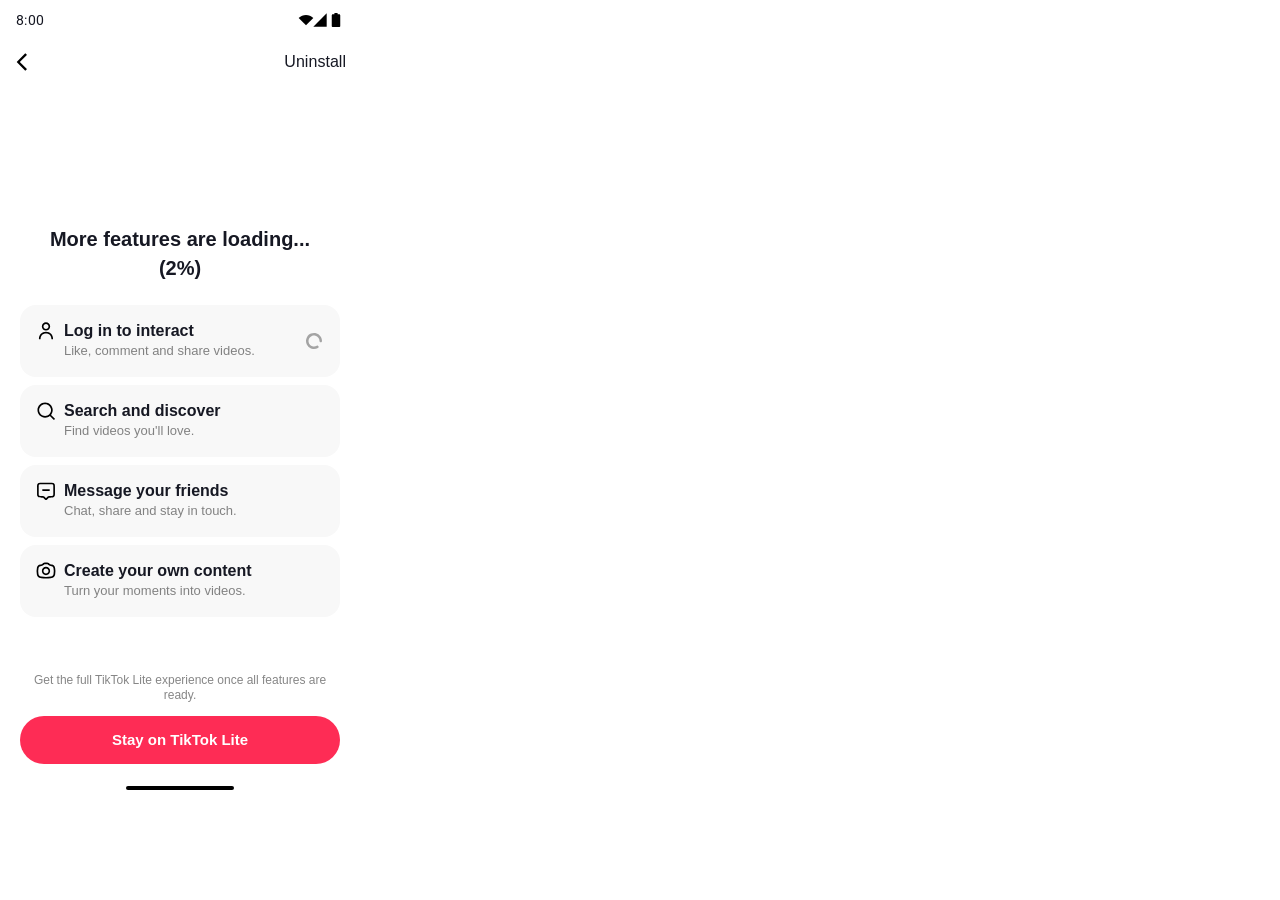
==== commit a5809cfe: "Fix uninstall button copy" ====
--- a/variants/v1/index.html
+++ b/variants/v1/index.html
@@ -27,7 +27,7 @@
         <img src="../../shared/assets/figma-mini-app/nav-back.svg" alt="" />
       </button>
       <span class="nav-spacer" aria-hidden="true"></span>
-      <button class="uninstall-button" type="button">Unistall</button>
+      <button class="uninstall-button" type="button">Uninstall</button>
     </nav>
 
     <section class="hero" aria-labelledby="loadingTitle">
--- a/variants/v1/styles.css
+++ b/variants/v1/styles.css
@@ -187,7 +187,7 @@
   opacity: 0;
   visibility: hidden;
   will-change: opacity;
-  animation: heroSlide 20s cubic-bezier(0.4, 0, 0.2, 1) infinite;
+  animation: heroSlide 25s cubic-bezier(0.4, 0, 0.2, 1) infinite;
 }
 
 .logo-slide:nth-child(1) {
@@ -195,19 +195,19 @@
 }
 
 .logo-slide:nth-child(2) {
-  animation-delay: 4s;
+  animation-delay: 5s;
 }
 
 .logo-slide:nth-child(3) {
-  animation-delay: 8s;
+  animation-delay: 10s;
 }
 
 .logo-slide:nth-child(4) {
-  animation-delay: 12s;
+  animation-delay: 15s;
 }
 
 .logo-slide:nth-child(5) {
-  animation-delay: 16s;
+  animation-delay: 20s;
 }
 
 .logo-slide-media {
@@ -506,11 +506,11 @@
     opacity: 0;
     visibility: visible;
   }
-  3.75% {
+  3% {
     opacity: 1;
     visibility: visible;
   }
-  16.25% {
+  17% {
     opacity: 1;
     visibility: visible;
   }
